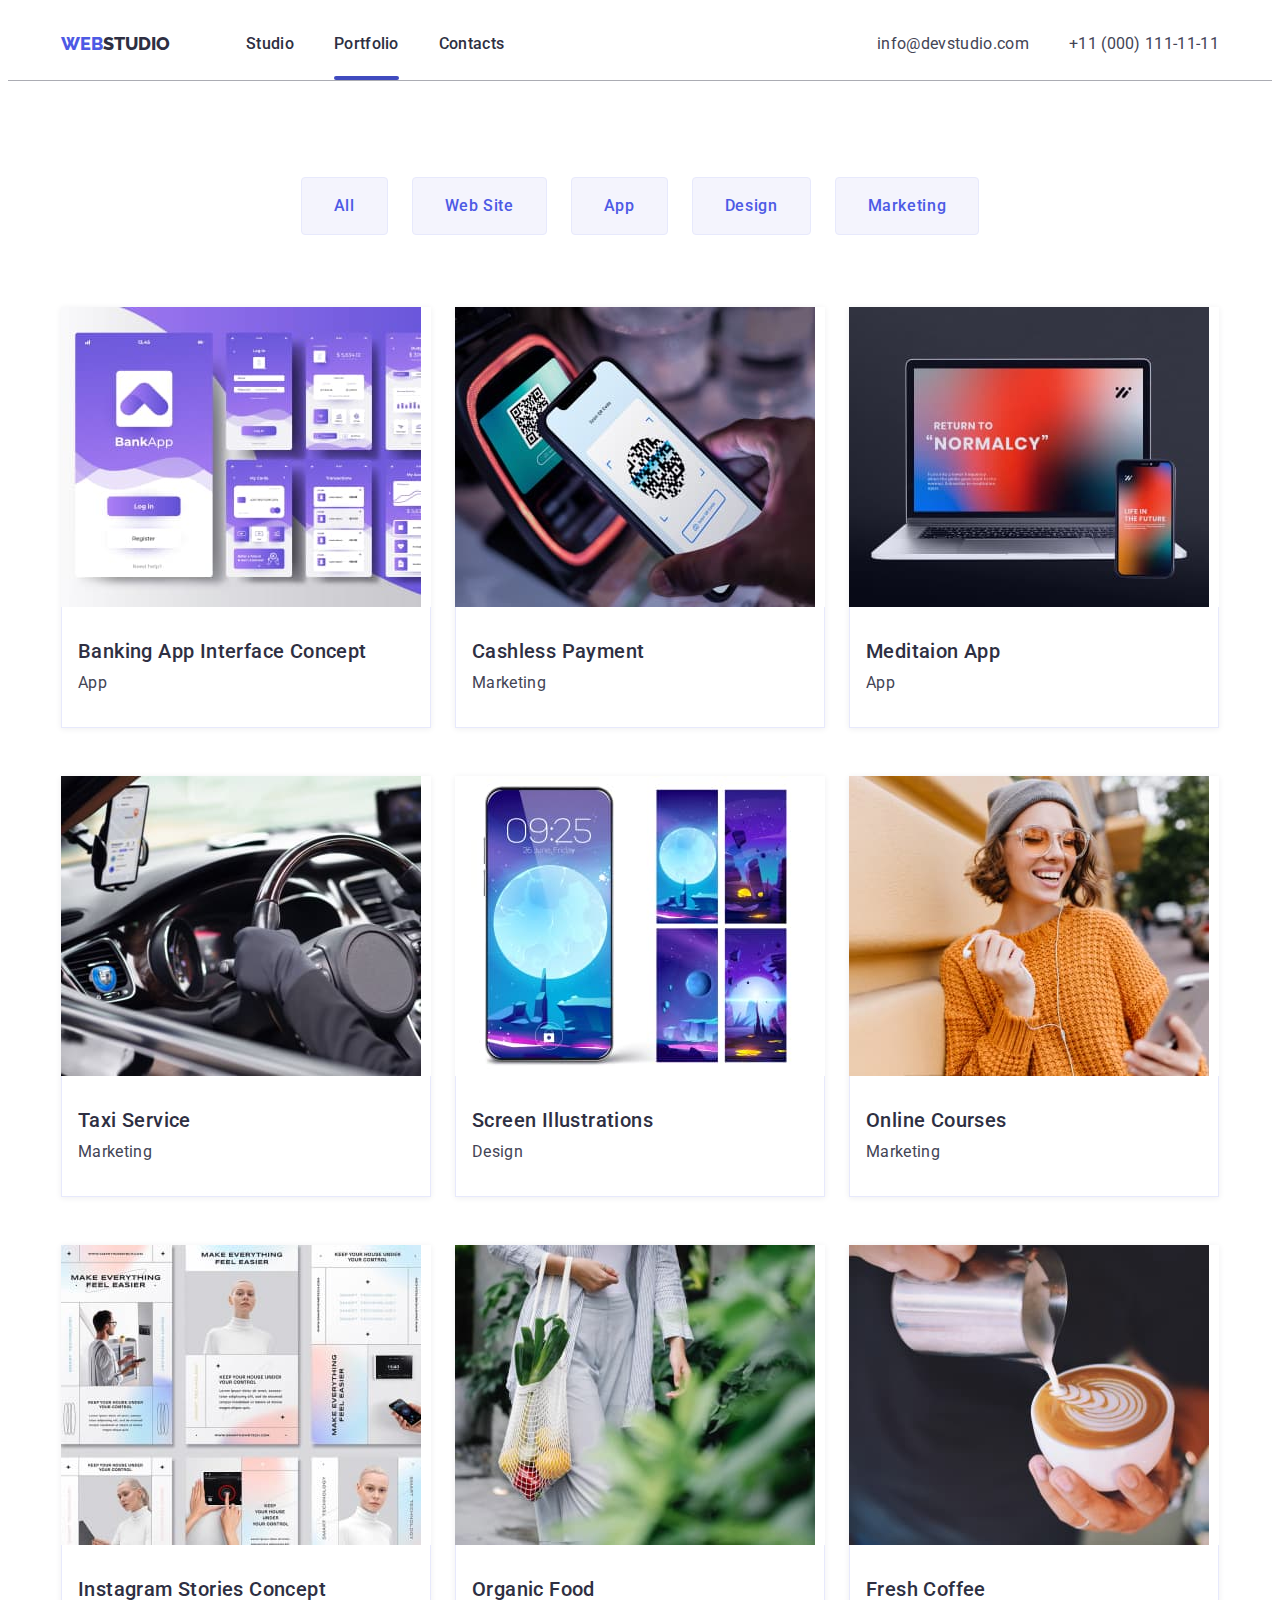
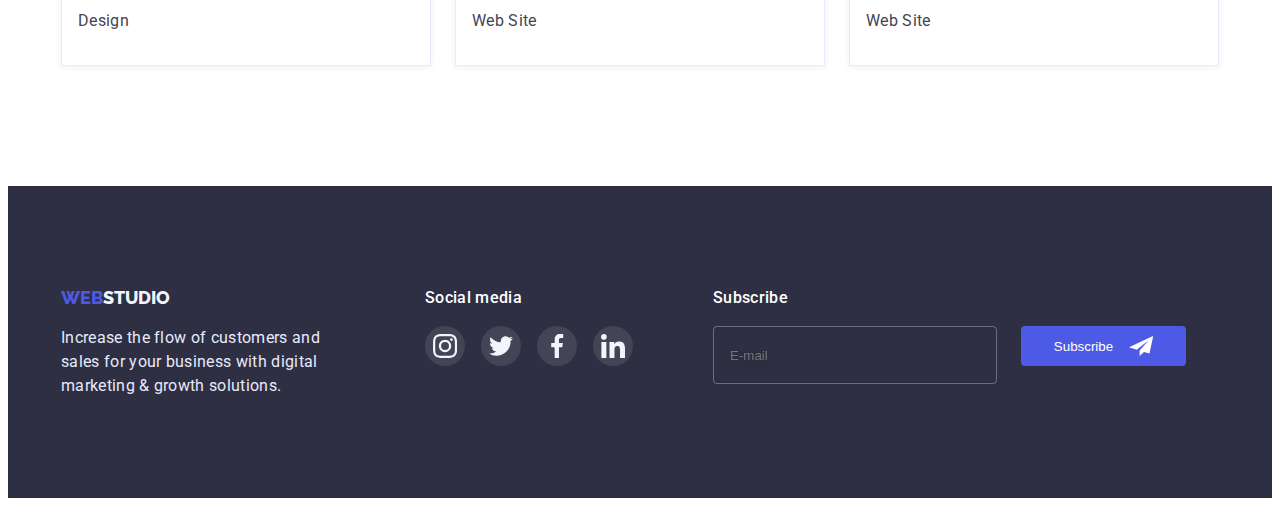
==== portfolio.html @ c20837ec "clone-06" ====
<!DOCTYPE html>
<html lang="en">
<head>
    <meta charset="UTF-8">
    <meta http-equiv="X-UA-Compatible" content="IE=edge">
    <meta name="viewport" content="width=device-width, initial-scale=1.0">
    <title>Portfolio</title>
    <link rel="preconnect" href="https://fonts.googleapis.com">
    <link rel="preconnect" href="https://fonts.gstatic.com" crossorigin>
    <link href="https://fonts.googleapis.com/css2?family=Raleway:wght@800&family=Roboto:wght@400;500;700;900&display=swap" rel="stylesheet">
    <link rel="stylesheet"
        href="https://cdnjs.cloudflare.com/ajax/libs/modern-normalize/1.1.0/modern-normalize.min.css"
        integrity="sha512-wpPYUAdjBVSE4KJnH1VR1HeZfpl1ub8YT/NKx4PuQ5NmX2tKuGu6U/JRp5y+Y8XG2tV+wKQpNHVUX03MfMFn9Q=="
        crossorigin="anonymous"
        referrerpolicy="no-referrer" />
    <link rel="stylesheet" href="./css/style.css">
    <link rel="stylesheet" href="./css/mobile.css">
    <link rel="stylesheet" href="./css/tablet.css">
    <link rel="stylesheet" href="./css/desktop.css">
</head>
<body>
    <!--header-->
    <header class="header header-portfolio">
        <div class="container header-wrap">
            <nav class="navigation">
                <a href="./index.html" class="logo link"><span class="logo-web">Web</span>Studio</a>
                    <ul class="navigation-item">
                        <li class="navigation-items list">
                            <a class="link" href="./index.html" >Studio</a></li>
                        <li class="navigation-items list">
                            <a class="link current" href="./portfolio.html">Portfolio</a></li>
                        <li class="navigation-items list">
                            <a class="link" href="#">Contacts</a></li>
                    </ul>
            </nav>
            <address class="address">
                <ul class="address-item">
                    <li class="address-items list"><a href="mailto:info@devstudio.com" class="link">info@devstudio.com</a></li>
                    <li class="address-items list"><a href="tel:+110001111111" class="link">+11 (000) 111-11-11</a></li>
                </ul>
            </address>
        </div>
    </header>
        <!--meniu filters-->
    <main>
        <section class="meniu-filters project">
            <div class="container">
                <h1 hidden>Portfolio</h1>
                <ul class="meniu-filters-item">
                    <li class="meniu-filters-items list">
                        <button class="meniu-filters-btn" type="button">All</button>
                    </li>
                    <li class="meniu-filters-items list">
                        <button class="meniu-filters-btn" type="button">Web Site</button>
                    </li>
                    <li class="meniu-filters-items list">
                        <button class="meniu-filters-btn" type="button">App</button>
                    </li>
                    <li class="meniu-filters-items list">
                        <button class="meniu-filters-btn" type="button">Design</button>
                    </li>
                    <li class="meniu-filters-items list">
                        <button class="meniu-filters-btn" type="button">Marketing</button>
                    </li>
                </ul>
                <!--Project Cards-->
                <ul class="project-item">
                    <li class="project-items list">
                        <a href="" class="project-links link">
                            <div class="project-cont-overlay">
                                <img src="./images/banking.jpg" alt="banking app" width="360">
                                <p class="overlay">
                                    14 Stylish and User-Friendly App Design Concepts · Task Manager App · Calorie Tracker App · Exotic Fruit Ecommerce App · Cloud Storage App
                                </p>
                            </div>
                            <div class="project-items-content">
                                <h2 class="project-header text">Banking App Interface Concept</h2>
                                <p class="project-paragaph text">App</p>
                            </div>
                        </a>
                    </li>
                    <li class="project-items list"> 
                        <a href="" class="project-links link">
                            <div class="project-cont-overlay">
                                <img src="./images/cashless-payment.jpg" alt="phone paynet" width="360">
                                <p class="overlay">
                                    14 Stylish and User-Friendly App Design Concepts · Task Manager App · Calorie Tracker App · Exotic Fruit Ecommerce App · Cloud Storage App
                                </p>
                            </div>
                            <div class="project-items-content">
                                <h2 class="project-header text">Cashless Payment</h2>
                                <p class="project-paragaph text">Marketing</p>
                            </div>
                        </a>
                    </li>
                    <li class="project-items list">
                        <a href="" class="project-links link">
                            <div class="project-cont-overlay">
                                <img src="./images/meditaion.jpg" alt="macbook phone" width="360">
                                <p class="overlay">
                                    14 Stylish and User-Friendly App Design Concepts · Task Manager App · Calorie Tracker App · Exotic Fruit Ecommerce App · Cloud Storage App
                                </p>
                            </div>
                            <div class="project-items-content">
                                <h2 class="project-header text">Meditaion App</h2>
                                <p class="project-paragaph text">App</p>
                            </div>
                        </a>
                    </li>
                    <li class="project-items list">
                        <a href="" class="project-links link">
                            <div class="project-cont-overlay">
                                <img src="./images/taxi-service.jpg" alt="taxi driver driving" width="360">
                                <p class="overlay">
                                    14 Stylish and User-Friendly App Design Concepts · Task Manager App · Calorie Tracker App · Exotic Fruit Ecommerce App · Cloud Storage App
                                </p>
                            </div>
                            <div class="project-items-content">
                                <h2 class="project-header text">Taxi Service</h2>
                                <p class="project-paragaph text">Marketing</p>
                            </div>
                        </a>
                    </li>
                    <li class="project-items list">
                        <a href="" class="project-links link">
                            <div class="project-cont-overlay">
                                <img src="./images/screen-ilustration.jpg" alt="screen ilustration" width="360">
                                <p class="overlay">
                                    14 Stylish and User-Friendly App Design Concepts · Task Manager App · Calorie Tracker App · Exotic Fruit Ecommerce App · Cloud Storage App
                                </p>
                            </div>
                            <div class="project-items-content">
                                <h2 class="project-header text">Screen Illustrations</h2>
                                <p class="project-paragaph text">Design</p>
                            </div>
                        </a>
                    </li>
                    <li class="project-items list">
                        <a href="" class="project-links link">
                            <div class="project-cont-overlay">
                                <img src="./images/online-courses.jpg" alt="girl in ayellow sweater" width="360">
                                <p class="overlay">
                                    14 Stylish and User-Friendly App Design Concepts · Task Manager App · Calorie Tracker App · Exotic Fruit Ecommerce App · Cloud Storage App
                                </p>
                            </div>
                            <div class="project-items-content">
                                <h2 class="project-header text">Online Courses</h2>
                                <p class="project-paragaph text">Marketing</p>
                            </div>
                        </a>
                    </li>
                    <li class="project-items list">
                        <a href="" class="project-links link">
                            <div class="project-cont-overlay">
                                <img src="./images/insta-store-content.jpg" alt="stories concept" width="360">
                                <p class="overlay">
                                    14 Stylish and User-Friendly App Design Concepts · Task Manager App · Calorie Tracker App · Exotic Fruit Ecommerce App · Cloud Storage App
                                </p>
                            </div>
                            <div class="project-items-content">
                                <h2 class="project-header text">Instagram Stories Concept</h2>
                                <p class="project-paragaph text">Design</p>
                            </div>
                        </a>
                    </li>
                    <li class="project-items list">
                        <a href="" class="project-links link">
                            <div class="project-cont-overlay">
                                <img src="./images/organic-food.jpg" alt="vegetables and fruits" width="360">
                                <p class="overlay">
                                    14 Stylish and User-Friendly App Design Concepts · Task Manager App · Calorie Tracker App · Exotic Fruit Ecommerce App · Cloud Storage App
                                </p>
                            </div>
                            <div class="project-items-content">
                                <h2 class="project-header text">Organic Food</h2>
                                <p class="project-paragaph text">Web Site</p>
                            </div>
                        </a>
                    </li>
                    <li class="project-items list">
                        <a href="" class="project-links link">
                            <div class="project-cont-overlay">
                                <img src="./images/fresh-coffe.jpg" alt="fresh coffe" width="360">
                                <p class="overlay">
                                    14 Stylish and User-Friendly App Design Concepts · Task Manager App · Calorie Tracker App · Exotic Fruit Ecommerce App · Cloud Storage App
                                </p>
                            </div>
                            <div class="project-items-content">
                                <h2 class="project-header text">Fresh Coffee</h2>
                                <p class="project-paragaph text">Web Site</p>
                            </div>
                        </a>
                    </li>
                </ul>
            </div>
        </section>
    </main>
    <!--Basement-->
    <footer class="footers">
        <!--  -->
        <!-- <div class="footers-wrap container">
            <a href="./index.html" class="logo link"><span class="logo-web">Web</span><span class="logo-footer">Studio</span></a>
            <p  class="footers-coperite">Increase the flow of customers and sales for your business with digital marketing & growth solutions.</p>
        </div> -->
        <!-- new -->
        <div class="footers-con-wrap container">
            <div class="footers-wrap">
                <a href="./index.html" class="logo link"><span class="logo-web">Web</span><span class="logo-footer">Studio</span></a>
                <p  class="footers-coperite">Increase the flow of customers and sales for your business with digital marketing & growth solutions.</p>
            </div>
            <div class="social-wrap">
                <h4 class="social-header">Social media</h4>
                <ul class="social-item list">
                    <li class="social-items">
                        <a href="" class="social-links link">
                            <svg class="social-icon-footers" width="24" height="24">
                                <use href="./images/symbol-defs.svg#icon-instagram-1"></use>
                            </svg>
                        </a>
                    </li>
                    <li class="social-items">
                        <a href="" class="social-links link">
                            <svg class="social-icon-footers" width="24px" height="24px">
                                <use href="./images/symbol-defs.svg#icon-twitter-1"></use>
                            </svg>
                        </a>
                    </li>
                    <li class="social-items">
                        <a href="" class="social-links link">
                            <svg class="social-icon-footers" width="24px" height="24px">
                                <use href="./images/symbol-defs.svg#icon-facebook-1"></use>
                            </svg>
                        </a>
                    </li>
                    <li class="social-items">
                        <a href="" class="social-links link">
                            <svg class="social-icon-footers" width="24px" height="24px">
                                <use href="./images/symbol-defs.svg#icon-linkedin-1"></use>
                            </svg>
                        </a>
                    </li>
                </ul>
            </div>
            <form class="footer-form" name="email-footer" autocomplete="on" novalidate>
                <h4 class="social-header footers-form-header">Subscribe</h4>
                <div class="form-inp-and-btn">
                    <input
                        class="footer-input"
                        type="email" 
                        name="email"
                        placeholder="E-mail"
                    />
                    <button type="submit" class="form-btn button">Subscribe
                        <svg class="form-btn-icon" width="24px" height="24px">
                            <use href="./images/symbol-defs.svg#icon-icon-send"></use>
                        </svg>
                    </button>
                </div>
            </form>
        </div>
    </footer>
</body>
</html>
---- css/style.css ----
:root {
    --primary-brand-color: #4D5AE5;
    --overlays-shadow-headi:#2E2F42; /* font,title */
    --accent-text-color: #434455;
    --helper-text-subtle: #8E8F99;
    --primary-white-color: #FFFFFF;
    --hover-focus: #404BBF;
    --card-text-overlay: #F4F4FD;
    --time-hover: 250ms cubic-bezier(0.4, 0, 0.2, 1);
        
}
body {
    font-family: 'Roboto', sans-serif;
    background-color: var(--primary-white-color);
}
/* ----------- reset styles ------------*/
h1,
h2,
h3,
h4,
h5, p {
    margin: 0;
}
ul {
    margin: 0;
    padding-left: 0;
}
img {
    display: block;
    max-width: 100%;
    height: auto;
}
button {
    padding: 16px 32px;
    border: 0px;
    border-radius: 4px;
    cursor: pointer;
}
.list {
    list-style: none;
}
.link {
    text-decoration: none;
}

.container {
    width: 1158px;
    padding-left: 15px;
    padding-right: 15px;
    margin-left: auto;
    margin-right: auto;
    /* outline: 2px solid red; */
}
/* ---------hidden header-------- */
.visualy-hidden {
    position: absolute;
    width: 1px;
    height: 1px;
    margin: -1px;
    border: 0;
    padding: 0;
    white-space: nowrap;
    clip-path: inset(100%);
    clip: rect(0 0 0 0);
    overflow: hidden;
}
/* -----------HEADER-------------- */
.header {
    padding-top: 24px;
    padding-bottom: 24px;
}
.header-wrap {
    display: flex;
    align-items: center;
}
.navigation {
    display: flex;
    align-items: center;
}
.logo {
    font-family: 'Raleway', sans-serif;
    color: var(--overlays-shadow-headi);
    font-weight: 800;
    font-size: 18px;
    line-height: 1.33;
    text-transform: uppercase;
    margin-left: 0px;
}
.logo-web {
    color: var(--primary-brand-color);
}
.current {
    position: relative;
}
.current::after {
    content: '';
    position: absolute;
    left: 0;
    bottom: -27px;
    width: 100%;
    height: 4px;
    border-radius: 2px;
    background-color: var(--hover-focus);

}
.navigation-item {
    display: flex;
    align-items: center;
    gap: 40px;
    margin-left: 76px;
}
.navigation-item 
.link {
    color:  var(--overlays-shadow-headi);
    font-weight: 500;
    font-size: 16px;
    line-height: 1.5;
    letter-spacing: 0.02em;
    transition: color var(--time-hover);
}
.navigation-item .link:hover,
.navigation-item .link:focus {
    color: var(--primary-brand-color);
}
.navigation-item .link:active {
    color: var(--primary-brand-color);
}
.address {
    font-style: normal;
    margin-left: auto;
}
.address-item {
    display: flex;
    align-items: center;
    gap: 40px;
}
.address-items
.link {
    color: var(--accent-text-color);
    font-size: 16px;
    line-height: 1.5;
    letter-spacing: 0.02em;
    transition: color var(--time-hover);
}
.address-items .link:hover,
.address-items .link:focus {
    color: var(--primary-brand-color);
}
/* ---------------------------HERO------------------------ */
.hero {
    background-color: var(--overlays-shadow-headi);
    background-image: linear-gradient(
        rgba(46, 47, 66, 0.7)
        ,rgba(46, 47, 66, 0.7)),
        url(../images/header-image.jpg);
    background-position: center;
    margin-left: auto;
    margin-right: auto;
    
    max-width: 1600px;
    background-size: cover;
    background-repeat: no-repeat;
    padding: 188px 0;
}
.hero-wrap {
    text-align: center;
}
.hero-title {
    color: var(--primary-white-color);
    font-size: 56px;
    line-height: 1.07;
    letter-spacing: 0.02em;

    text-align: center;
    margin-bottom: 48px;
    max-width: 500px;
    margin-left: auto;
    margin-right: auto;
}
.hero-btn {
    font-family: inherit;
    color: var(--primary-white-color);
    background-color: var(--primary-brand-color);
    font-weight: 500;
    font-size: 16px;
    line-height: 1.5;
    letter-spacing: 0.04em;
    padding: 16px 32px;
    min-width: 169px;
    min-height: 56px;
    transition: background-color var(--time-hover);
}
.hero-btn:hover,
.hero-btn:active {
    background-color: var(--hover-focus);
}
/* -------------------------------Section 2--------------------------- */
.qualities {
    padding: 120px 0px 120px 0px;
}
.qualities-wrap {
    display: flex;
    gap: 24px;
}
.qualities-list {
    flex-basis: calc((100% - 72px) / 4);
}
.qualities-list::before {
    background-color: #F4F4FD;
    display: block;
    content: "";
    height: 112px;
    border-radius: 4px;
    margin-bottom: 8px;
    background-size: 64px;
    background-position: center;
    background-repeat: no-repeat;
}
.qualities-list:nth-child(1)::before {
    background-image: url(../images/antenna.svg);
}
.qualities-list:nth-child(2)::before {
    background-image: url(../images/clock.svg);
}
.qualities-list:nth-child(3)::before {
    background-image: url(../images/diagram.svg);
}
.qualities-list:nth-child(4)::before {
    background-image: url(../images/astronaut.svg);
}
.qualities-title {
    color: var(--overlays-shadow-headi);
    font-family: inherit;
    font-weight: 500;
    font-size: 20px;
    line-height: 1.2;
    letter-spacing: 0.02em;
    margin-bottom: 8px;
}
.qualities-description {
    color: var(--accent-text-color);
    font-family: inherit;
    font-size: 16px;
    line-height: 1.5;
    letter-spacing: 0.02em;
}
/* -------------Section 3----------- */
.work-section {
    padding-bottom: 120px;
}
.work-title {
    color: var(--overlays-shadow-headi);
    font-size: 36px;
    line-height: 1.11;
    letter-spacing: 0.02em;
    text-transform: capitalize;
    text-align: center;

    margin-bottom: 72px;
}
.work-item-wrap {
    display: flex;
    flex-wrap: wrap;
    gap: 24px;
}
.work-title-items {
    flex-basis: calc((100% - 48px) / 3);
    /* color: var(--overlays-shadow-headi);
    font-weight: 600;
    font-size: 36px;
    line-height: 1.11; */
}
/* ------------------------Section 4----------------------- */
.team {
    background-color: #F4F4FD;
    padding: 120px 0 120px 0;
}
.team-title {
    text-align: center;
    color: var(--overlays-shadow-headi);
    font-size: 36px;
    line-height: 1.11;
    letter-spacing: 0.02em;
    text-transform: capitalize;
    margin-bottom: 72px;
}
.team-cadrs {
    display: flex;
    flex-wrap: wrap;
    gap: 24px;
}
.cards-content {
    padding: 32px 16px 32px 16px;
}
.team-items {
    flex-basis: calc((100% - 72px) / 4);
    background: #FFFFFF;
    box-shadow: 0px 1px 6px rgba(46, 47, 66, 0.08),
                0px 1px 1px rgba(46, 47, 66, 0.16),
                0px 2px 1px rgba(46, 47, 66, 0.08);
    border-radius: 0px 0px 4px 4px;
}
.team-titles {
    color: var(--overlays-shadow-headi);
    font-weight: 500;
    font-size: 20px;
    line-height: 1.2;
    letter-spacing: 0.02em;
    text-align: center;
    margin-bottom: 8px;
}
.team-description {
    color: var(--accent-text-color);
    font-size: 16px;
    line-height: 1.5;
    letter-spacing: 0.02em;
    text-align: center;
    margin-bottom: 8px;
}
.team-sot-list {
    display: flex;
    justify-content: center;
    gap: 24px;
}
.team-sot-item {
    width: 40px;
    height: 40px;
}
.team-sot-link {
    width: 100%;
    height: 100%;
    background-color: var(--primary-brand-color);

    display: flex;
    align-items: center;
    justify-content: center;
    border-radius: 50%;
    transition: background-color var(--time-hover);
}
/* -----schimb culoare la icon -----*/
.team-soc-icon {
    fill: #FFFFFF;
}
.team-sot-link:is(:hover, :focus) {
    background-color: var(--hover-focus);
}
/* ---------------------------Basement----------------------- */
.footers {
    background-color: var(--overlays-shadow-headi);
    padding-top: 100px;
    padding-bottom: 100px;
}
.footers-coperite {
    font-size: 16px;
    line-height: 1.5;
    color: #E7E9FC;
    letter-spacing: 0.02em;
    margin-top: 16px;
    max-width: 264px;
}
.logo-footer {
    color: #F4F4FD;
}
.footers-con-wrap {
    display: flex;
}
.footers-wrap {
    padding-right: 100px;
}
.social-wrap {
    min-width: 208px;
    padding-right: 80px;
}
.social-header {
    font-weight: 500;
    font-size: 16px;
    line-height: 1.5;
    letter-spacing: 0.02em;
    color: #FFFFFF;
    margin-bottom: 16px;
}
.social-item {
    display: flex;
    gap: 16px;
}
.social-items {
    width: 40px;
    height: 40px;
    flex-basis: calc((100% - 48px) / 4);
}
.social-links {
    width: 100%;
    height: 100%;
    background-color: rgba(255, 255, 255, 0.1);
    display: flex;
    align-items: center;
    justify-content: center;
    border-radius: 50%;
    transition: background-color var(--time-hover);
}
.social-links:is(:hover, :focus) {
    background-color: #31D0AA;
}
.social-icon-footers {
    fill: #F4F4FD;
    align-content: center;  
}
/* .footer-form {
    
} */
/* .footers-form-header {
    
} */
.form-inp-and-btn {
    display: flex;
}
.footer-input {
    width: 264px;
    height: 40px;
    color: rgba(255, 255, 255, 0.6);
    background-color: transparent;
    border: 1px solid rgba(255, 255, 255, 0.3);
    filter: drop-shadow(0px 4px 4px rgba(0, 0, 0, 0.15));
    border-radius: 4px;
    margin-right: 24px;
    padding-left: 16px;
    padding-bottom: 8px;
    padding-top: 8px;
}
.footer-input::backdrop {
    font-size: 12px;
    line-height: 2;
    letter-spacing: 0.04em;
}
.form-btn {
    display: flex;
    justify-content: center;
    align-items: center;
    width: 165px;
    height: 40px;
    color: #FFFFFF;
    padding: 8px 24px;
    gap: 16px;
    background-color: var(--primary-brand-color);
    transition: background-color var(--time-hover);
}
.form-btn:hover,
.form-btn:focus {
    background: var(--hover-focus);
}
.form-btn-icon {
    fill: var(--primary-white-color);
    
}

/* ------------------------meniu filters--------------------- */
/* .meniu-filters {

} */
.header-portfolio {
    border-bottom: 1px solid rgba(46, 47, 66, 0.4);;
}
.meniu-filters-item {
    display: flex;
    justify-content: center;
    margin-bottom: 72px;
}
.meniu-filters-items:not(:last-child) {
    margin-right: 24px;
}
.meniu-filters-btn {
    font-family: inherit;
    color: var(--primary-brand-color);
    background: #F4F4FD;
    font-weight: 500;
    font-size: 16px;
    line-height: 1.5;
    letter-spacing: 0.04em;
    border-radius: 4px;
    border: 1px solid #E7E9FC;
    transition: background-color var(--time-hover), 
                color var(--time-hover), 
                border var(--time-hover), 
                box-shadow var(--time-hover);
}
.meniu-filters-btn:hover,
.meniu-filters-btn:focus {
    color: var(--primary-white-color);
    background: var(--hover-focus);
    border: 1px solid var(--hover-focus);
    box-shadow: 0px 3px 1px rgba(0, 0, 0, 0.1),
                0px 2px 1px rgba(0, 0, 0, 0.08),
                0px 2px 2px rgba(0, 0, 0, 0.12);
}
/* -------------Project Cards----------- */
.project {
    padding: 96px 0 120px;
}
.project-item {
    display: flex;
    flex-wrap: wrap;
    row-gap: 48px;
    column-gap: 24px;
}
.project-items {
    flex-basis: calc((100% - 48px) / 3);
    box-shadow: 0px 1px 6px rgba(46, 47, 66, 0.08);
    transition: box-shadow var(--time-hover);
}
.project-items:is(:hover, :focus) {
    box-shadow: 0px 1px 6px rgba(46, 47, 66, 0.08),
                0px 1px 1px rgba(46, 47, 66, 0.16),
                0px 2px 1px rgba(46, 47, 66, 0.08);
}
.project-cont-overlay {
    position: relative;
    overflow: hidden;
}
.overlay {
    position: absolute;
    left: 0;
    top: 0;
    width: 100%;
    height: 100%;
    padding: 40px 32px;
    line-height: 1.5;
    overflow: auto;
    transform: translate(0, 100%);
    transition: transform var(--time-hover);

    color: var(--card-text-overlay);
    background-color:#4D5AE5;
}
.project-links:is(:hover, :focus) .overlay {
    transform: translate(0, 0);
}
.project-items-content {
    border: 1px solid #E7E9FC;
    border-top: 0;
    padding: 32px 0 32px 16px;
    transition: border var(--time-hover), 
                box-shadow var(--time-hover);
}
.project-items-content:is(:hover, :focus) {
    border: 1px solid #F4F4FD;
    border-top: 0;
    box-shadow: 0px 1px 6px rgba(46, 47, 66, 0.08), 
                0px 1px 1px rgba(46, 47, 66, 0.16), 
                0px 2px 1px rgba(46, 47, 66, 0.08);
}
.project-header {
    color: var(--overlays-shadow-headi);
    font-weight: 500;
    font-size: 20px;
    line-height: 1.2;
    letter-spacing: 0.02em;

    margin-bottom: 8px;
}
.project-paragaph {
    color: var(--accent-text-color);
    font-size: 16px;
    line-height: 1.5;
    letter-spacing: 0.02em;
}
/* ---------------------section customers -------------------*/
.customers {
    padding: 130px 0 120px;
}
.customers-header {
    color: var(--overlays-shadow-headi);
    font-size: 36px;
    line-height: 1.1;
    text-align: center;
    letter-spacing: 0.02em;
    margin-bottom: 72px;
}
.customers-item {
    display: flex;
    gap: 24px;
}
.customers-items {
    width: calc((100% - 120px) / 6);
    height: 88px;
}
.customers-links {
    width: 100%;
    height: 100%;
    border: 1px solid var(--helper-text-subtle);
    border-radius: 4px;
    display: flex;
    align-items: center;
    justify-content: center;
    color: var(--helper-text-subtle);
    transition: border-color var(--time-hover), 
                color var(--time-hover);
}
.customers-icon {
    fill: currentColor;
}
.customers-links:is(:hover, :focus) {
    border-color: var(--hover-focus);
    color: var(--hover-focus);
}
/* .customers-links:is(:hover, :focus) .customers-icon {
    fill: var(--hover-focus);
} */
/* .customers-links:hover,
.customers-icon:focus {
    color: var(--hover-focus);
    border-color: var(--hover-focus);
} */

/* ------------------------backdrop----------------------------------- */

.backdrop {
    position: fixed;
    display: flex;
    top: 0;
    left: 0;
    z-index: 100;
    width: 100%;
    height: 100%;
    background: rgba(46, 47, 66, 0.4);
    transition: opacity var(--time-hover), visibility var(--time-hover);
}
.backdrop.is-hidden {
    opacity: 0;
    visibility: hidden;
    pointer-events: none;
}
.modal {
    position: absolute;
    top: 50%;
    left: 50%;
    transform: scale(1)translate(-50%, -50%);
    padding: 24px;
    padding-top: 72px;
    width: 408px;
    min-height: 576px;
    background: #FCFCFC;
    box-shadow: 0px 1px 1px rgba(0, 0, 0, 0.14), 0px 1px 3px 
                rgba(0, 0, 0, 0.12), 0px 2px 1px 
                rgba(0, 0, 0, 0.2);
    border-radius: 4px;
    
}
.modal-btn-close {
    position: absolute;
    top: 24px;
    right: 24px;
    display: flex;
    justify-content: center;
    align-items: center;
    padding: 0;
    width: 24px;
    height: 24px;
    border-radius: 50%;
    background: #E7E9FC;
    border: 1px solid rgba(0, 0, 0, 0.1);
    transition: background-color var(--time-hover);
}
.close-icon {
    fill: #000000;
    transition: fill var(--time-hover);
}
.modal-btn-close:is(:hover, :focus) {
    background-color: var(--hover-focus);
}
.modal-btn-close:is(:hover, :focus) > .close-icon {
    fill: #FFFFFF;
}
.modal-text {
    font-weight: 500;
    font-size: 16px;
    line-height: 1.5;
    text-align: center;
    letter-spacing: 0.02em;
    color: var(--overlays-shadow-headi);
    margin-bottom: 16px;
}
.modal-form{
    display: flex;
    flex-direction: column;
}
.form-label {
    margin-bottom: 8px;
}
.modal-label-text {
    font-size: 12px;
    line-height: 1.3;
    letter-spacing: 0.04em;
    color: #8E8F99;
    margin-bottom: 4px;
}
.input-container {
    position: relative;
}
.modal-inp-icon {
    position: absolute;
    left: 16px;
    top: 50%;
    transform: translateY(-50%);
    transition: fill var(--time-hover);
}
.modal-input {
    width: 100%;
    height: 40px;
    left: 0px;
    top: 84px;
    border: 1px solid rgba(33, 33, 33, 0.2);
    border-radius: 4px;
    transition: border-color var(--time-hover);
    padding-left: 38px;
}
.modal-input:focus {
    outline: none;
    border-color: var(--primary-brand-color);
}
.modal-input:focus + .modal-inp-icon {
    fill: var(--primary-brand-color);
}
.label-textarea-container {
    margin-bottom: 16px;
}
.modal-user-text {
    resize: none;
    width: 360px;
    height: 120px;
    left: 0px;
    top: 216px;
    border: 1px solid rgba(33, 33, 33, 0.2);
    border-radius: 4px;
    padding: 8px 16px ;
    transition: border-color var(--time-hover);
}
.modal-user-text::placeholder {
    font-weight: 400;
    font-size: 12px;
    line-height: 1.3;
    letter-spacing: 0.04em;
    color: rgba(117, 117, 117, 0.5);
}
.modal-user-text:focus {
    outline: none;
    border-color: var(--primary-brand-color);
}
.modal-check {
    display: flex;
    font-size: 12px;
    line-height: 1.3;
    letter-spacing: 0.04em;
    align-items: center;
    margin-bottom: 24px;
}
.modal-check::before {
    content: '';
    width: 16px;
    height: 16px;
    border: 1.25px solid #2E2F42;
    border-radius: 2px;
    border-color: #2E2F42;
    display: block;
    cursor: pointer;
    margin-right: 8px;
    transition: outline var(--time-hover), border-color var(--time-hover);
}
.inp-check:checked + .modal-check::before {
    background-color: var(--primary-brand-color);
    background-image: url(../images/Vector-3.svg);
    background-repeat: no-repeat;
    background-position: center;
    background-size: 10px;
}
.inp-check:focus + .modal-check::before {
    outline: 1px solid var(--primary-brand-color);
    border-color: var(--primary-brand-color);
}
.check-text {
    font-size: 12px;
    line-height: 1.3;
    letter-spacing: 0.04em;
    color: #757575;
    margin-right: 2px;
}
.check-link {
    font-size: 12px;
    line-height: 1.3;
    letter-spacing: 0.04em;
    text-decoration-line: underline;
    color: #4D5AE5;
}
.btn-position {
    display: flex;
    justify-content: center;
    align-items: flex-end;
}
.modal-btn-submit {
    color: var(--primary-white-color);
    width: 169px;
    height: 56px;
    left: 635px;
    top: 584px;
    background: var(--primary-brand-color);
    box-shadow: 0px 4px 4px rgba(0, 0, 0, 0.15);
    border-radius: 4px;
    transition: background-color var(--time-hover);
}
.modal-btn-submit:hover, 
.modal-btn-submit:active {
    background-color: var(--hover-focus);
}
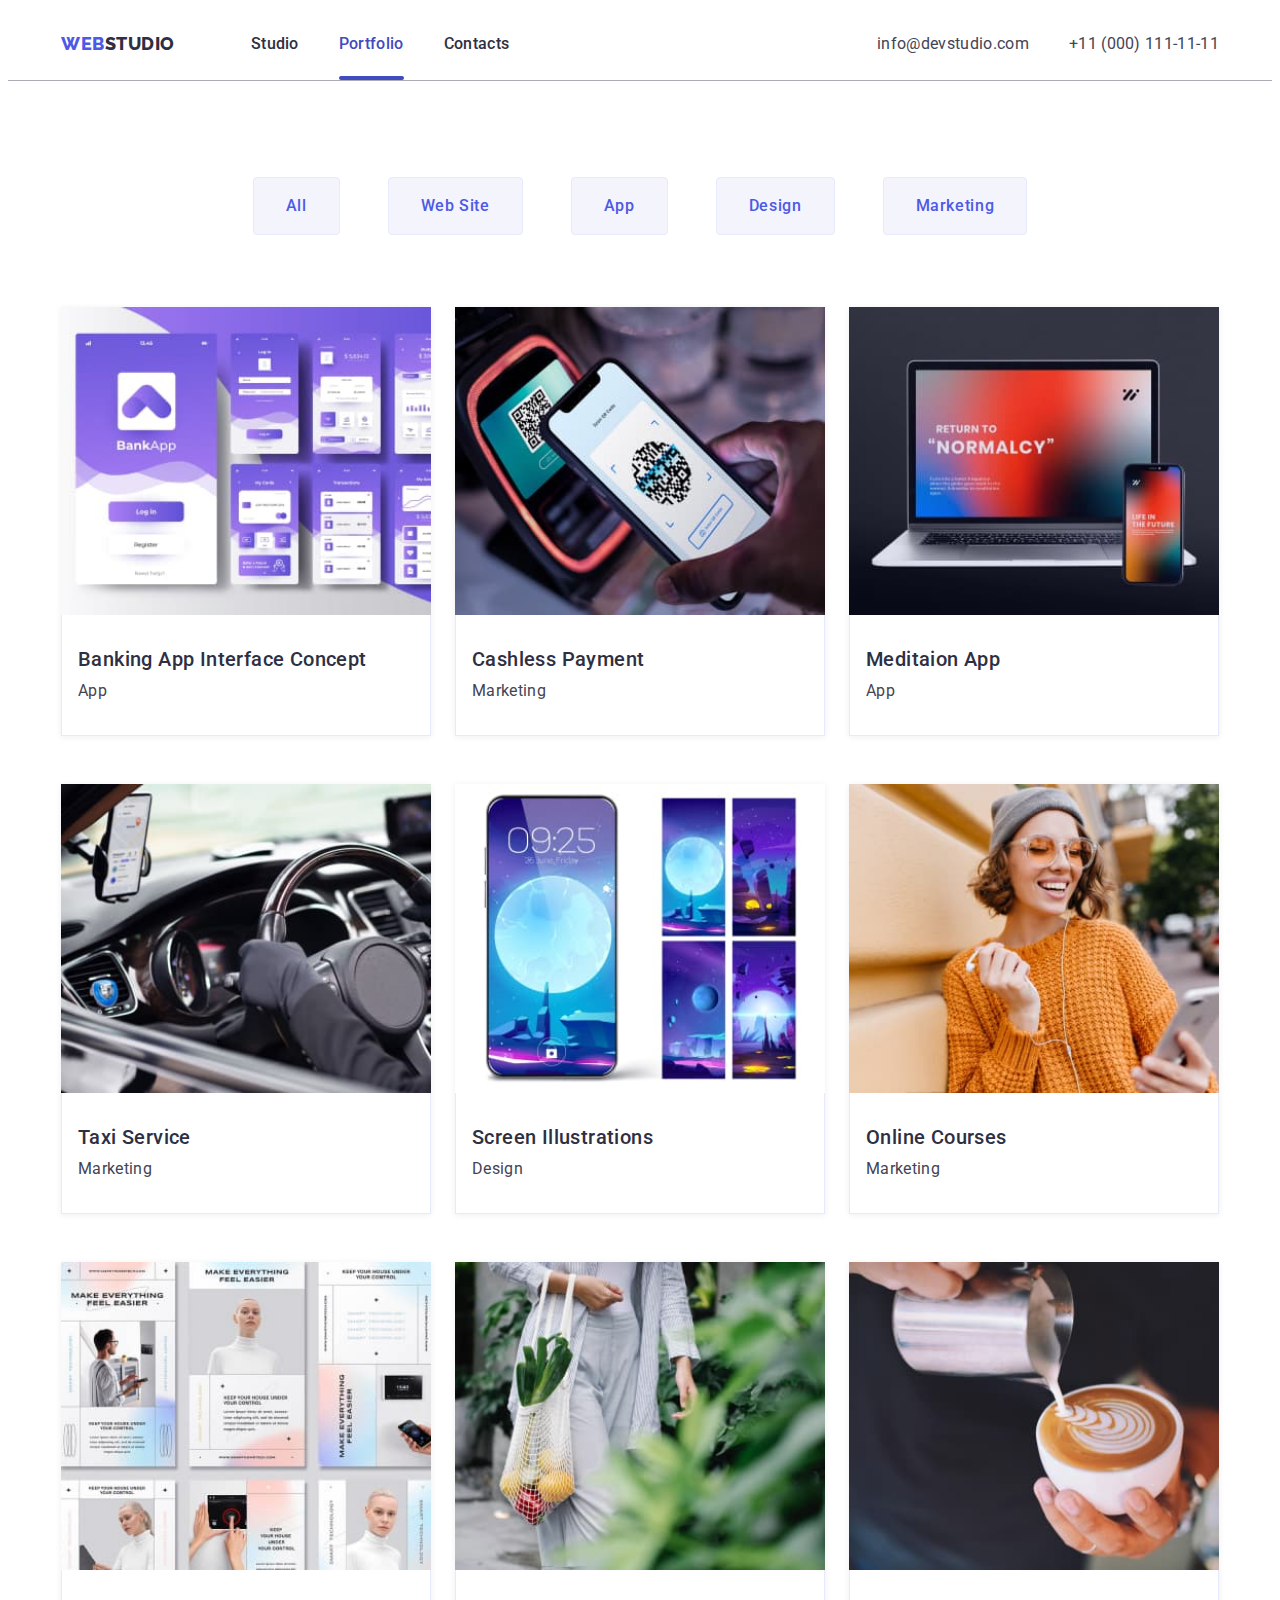
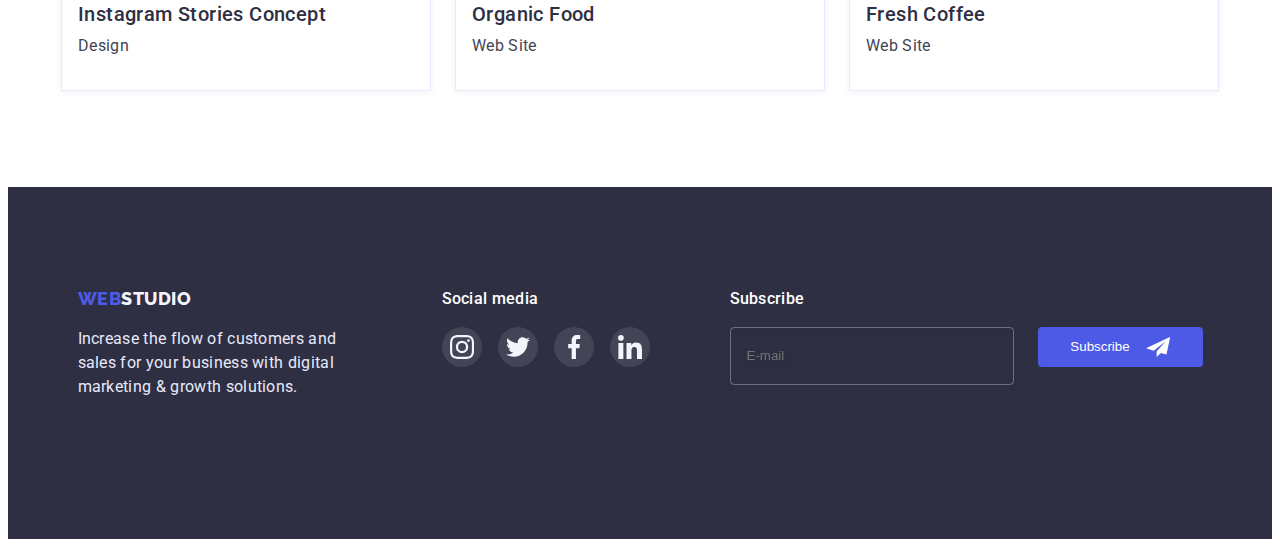
==== commit d563bddf: "portfolio adapted" ====
--- a/portfolio.html
+++ b/portfolio.html
@@ -18,246 +18,313 @@
     <link rel="stylesheet" href="./css/tablet.css">
     <link rel="stylesheet" href="./css/desktop.css">
 </head>
-<body>
-    <!--header-->
-    <header class="header header-portfolio">
-        <div class="container header-wrap">
-            <nav class="navigation">
-                <a href="./index.html" class="logo link"><span class="logo-web">Web</span>Studio</a>
-                    <ul class="navigation-item">
-                        <li class="navigation-items list">
-                            <a class="link" href="./index.html" >Studio</a></li>
-                        <li class="navigation-items list">
-                            <a class="link current" href="./portfolio.html">Portfolio</a></li>
-                        <li class="navigation-items list">
-                            <a class="link" href="#">Contacts</a></li>
+    <body>
+        <header class="header header-portfolio">
+            <div class="container header-wrap">
+                <nav class="navigation">
+                    <a href="./index.html" class="logo link"><span class="logo-web">Web</span>Studio</a>
+                        <ul class="navigation-item">
+                            <li class="navigation-items list">
+                                <a class="link" href="./index.html" >Studio</a></li>
+                            <li class="navigation-items list">
+                                <a class="link current" href="./portfolio.html">Portfolio</a></li>
+                            <li class="navigation-items list">
+                                <a class="link" href="#">Contacts</a></li>
+                        </ul>
+                </nav>
+                <address class="address">
+                    <ul class="address-item">
+                        <li class="address-items list"><a href="mailto:info@devstudio.com" class="link">info@devstudio.com</a></li>
+                        <li class="address-items list"><a href="tel:+110001111111" class="link">+11 (000) 111-11-11</a></li>
                     </ul>
-            </nav>
-            <address class="address">
-                <ul class="address-item">
-                    <li class="address-items list"><a href="mailto:info@devstudio.com" class="link">info@devstudio.com</a></li>
-                    <li class="address-items list"><a href="tel:+110001111111" class="link">+11 (000) 111-11-11</a></li>
-                </ul>
-            </address>
-        </div>
-    </header>
-        <!--meniu filters-->
-    <main>
-        <section class="meniu-filters project">
-            <div class="container">
-                <h1 hidden>Portfolio</h1>
-                <ul class="meniu-filters-item">
-                    <li class="meniu-filters-items list">
-                        <button class="meniu-filters-btn" type="button">All</button>
-                    </li>
-                    <li class="meniu-filters-items list">
-                        <button class="meniu-filters-btn" type="button">Web Site</button>
-                    </li>
-                    <li class="meniu-filters-items list">
-                        <button class="meniu-filters-btn" type="button">App</button>
-                    </li>
-                    <li class="meniu-filters-items list">
-                        <button class="meniu-filters-btn" type="button">Design</button>
-                    </li>
-                    <li class="meniu-filters-items list">
-                        <button class="meniu-filters-btn" type="button">Marketing</button>
-                    </li>
-                </ul>
-                <!--Project Cards-->
-                <ul class="project-item">
-                    <li class="project-items list">
-                        <a href="" class="project-links link">
-                            <div class="project-cont-overlay">
-                                <img src="./images/banking.jpg" alt="banking app" width="360">
-                                <p class="overlay">
-                                    14 Stylish and User-Friendly App Design Concepts · Task Manager App · Calorie Tracker App · Exotic Fruit Ecommerce App · Cloud Storage App
-                                </p>
-                            </div>
-                            <div class="project-items-content">
-                                <h2 class="project-header text">Banking App Interface Concept</h2>
-                                <p class="project-paragaph text">App</p>
-                            </div>
-                        </a>
-                    </li>
-                    <li class="project-items list"> 
-                        <a href="" class="project-links link">
-                            <div class="project-cont-overlay">
-                                <img src="./images/cashless-payment.jpg" alt="phone paynet" width="360">
-                                <p class="overlay">
-                                    14 Stylish and User-Friendly App Design Concepts · Task Manager App · Calorie Tracker App · Exotic Fruit Ecommerce App · Cloud Storage App
-                                </p>
-                            </div>
-                            <div class="project-items-content">
-                                <h2 class="project-header text">Cashless Payment</h2>
-                                <p class="project-paragaph text">Marketing</p>
-                            </div>
-                        </a>
-                    </li>
-                    <li class="project-items list">
-                        <a href="" class="project-links link">
-                            <div class="project-cont-overlay">
-                                <img src="./images/meditaion.jpg" alt="macbook phone" width="360">
-                                <p class="overlay">
-                                    14 Stylish and User-Friendly App Design Concepts · Task Manager App · Calorie Tracker App · Exotic Fruit Ecommerce App · Cloud Storage App
-                                </p>
-                            </div>
-                            <div class="project-items-content">
-                                <h2 class="project-header text">Meditaion App</h2>
-                                <p class="project-paragaph text">App</p>
-                            </div>
-                        </a>
-                    </li>
-                    <li class="project-items list">
-                        <a href="" class="project-links link">
-                            <div class="project-cont-overlay">
-                                <img src="./images/taxi-service.jpg" alt="taxi driver driving" width="360">
-                                <p class="overlay">
-                                    14 Stylish and User-Friendly App Design Concepts · Task Manager App · Calorie Tracker App · Exotic Fruit Ecommerce App · Cloud Storage App
-                                </p>
-                            </div>
-                            <div class="project-items-content">
-                                <h2 class="project-header text">Taxi Service</h2>
-                                <p class="project-paragaph text">Marketing</p>
-                            </div>
-                        </a>
-                    </li>
-                    <li class="project-items list">
-                        <a href="" class="project-links link">
-                            <div class="project-cont-overlay">
-                                <img src="./images/screen-ilustration.jpg" alt="screen ilustration" width="360">
-                                <p class="overlay">
-                                    14 Stylish and User-Friendly App Design Concepts · Task Manager App · Calorie Tracker App · Exotic Fruit Ecommerce App · Cloud Storage App
-                                </p>
-                            </div>
-                            <div class="project-items-content">
-                                <h2 class="project-header text">Screen Illustrations</h2>
-                                <p class="project-paragaph text">Design</p>
-                            </div>
-                        </a>
-                    </li>
-                    <li class="project-items list">
-                        <a href="" class="project-links link">
-                            <div class="project-cont-overlay">
-                                <img src="./images/online-courses.jpg" alt="girl in ayellow sweater" width="360">
-                                <p class="overlay">
-                                    14 Stylish and User-Friendly App Design Concepts · Task Manager App · Calorie Tracker App · Exotic Fruit Ecommerce App · Cloud Storage App
-                                </p>
-                            </div>
-                            <div class="project-items-content">
-                                <h2 class="project-header text">Online Courses</h2>
-                                <p class="project-paragaph text">Marketing</p>
-                            </div>
-                        </a>
-                    </li>
-                    <li class="project-items list">
-                        <a href="" class="project-links link">
-                            <div class="project-cont-overlay">
-                                <img src="./images/insta-store-content.jpg" alt="stories concept" width="360">
-                                <p class="overlay">
-                                    14 Stylish and User-Friendly App Design Concepts · Task Manager App · Calorie Tracker App · Exotic Fruit Ecommerce App · Cloud Storage App
-                                </p>
-                            </div>
-                            <div class="project-items-content">
-                                <h2 class="project-header text">Instagram Stories Concept</h2>
-                                <p class="project-paragaph text">Design</p>
-                            </div>
-                        </a>
-                    </li>
-                    <li class="project-items list">
-                        <a href="" class="project-links link">
-                            <div class="project-cont-overlay">
-                                <img src="./images/organic-food.jpg" alt="vegetables and fruits" width="360">
-                                <p class="overlay">
-                                    14 Stylish and User-Friendly App Design Concepts · Task Manager App · Calorie Tracker App · Exotic Fruit Ecommerce App · Cloud Storage App
-                                </p>
-                            </div>
-                            <div class="project-items-content">
-                                <h2 class="project-header text">Organic Food</h2>
-                                <p class="project-paragaph text">Web Site</p>
-                            </div>
-                        </a>
-                    </li>
-                    <li class="project-items list">
-                        <a href="" class="project-links link">
-                            <div class="project-cont-overlay">
-                                <img src="./images/fresh-coffe.jpg" alt="fresh coffe" width="360">
-                                <p class="overlay">
-                                    14 Stylish and User-Friendly App Design Concepts · Task Manager App · Calorie Tracker App · Exotic Fruit Ecommerce App · Cloud Storage App
-                                </p>
-                            </div>
-                            <div class="project-items-content">
-                                <h2 class="project-header text">Fresh Coffee</h2>
-                                <p class="project-paragaph text">Web Site</p>
-                            </div>
-                        </a>
-                    </li>
-                </ul>
+                </address>
+                <button type="button" class="header-btn-open" data-menu-open >
+                    <svg class="icon-btn-menu" width="32" height="22">
+                        <use href="./images/symbol-defs.svg#icon-header-menu"></use>
+                    </svg>
+                </button>
             </div>
-        </section>
-    </main>
-    <!--Basement-->
-    <footer class="footers">
-        <!--  -->
-        <!-- <div class="footers-wrap container">
-            <a href="./index.html" class="logo link"><span class="logo-web">Web</span><span class="logo-footer">Studio</span></a>
-            <p  class="footers-coperite">Increase the flow of customers and sales for your business with digital marketing & growth solutions.</p>
-        </div> -->
-        <!-- new -->
-        <div class="footers-con-wrap container">
-            <div class="footers-wrap">
+            <!--------------------------- mobule-menu------------------------ -->
+            <div class="mob-menu is-hidden" data-menu>
+                <div class="container">
+                    <div>
+                        <button type="button" class="mob-btn-close" data-menu-close >
+                            <svg class="mob-close-icon" width="8px" height="8px">
+                                <use href="./images/symbol-defs.svg#icon-close-black-18dp-2-1"></use>
+                            </svg>
+                        </button>
+                        <nav>
+                            <ul class="mob-menu-item">
+                                <li class="mob-menu-items list">
+                                    <a class="mob-menu-link link" href="./index.html" >Studio</a></li>
+                                <li class="mob-menu-items list">
+                                    <a class="mob-menu-link link" href="./portfolio.html">Portfolio</a></li>
+                                <li class="mob-menu-items list">
+                                    <a class="mob-menu-link link mob-current" href="./portfolio.html">Contacts</a></li>
+                            </ul>
+                        </nav>
+                    </div>
+                    <div>
+                        <address class="address-mob">
+                            <ul class="address-mob-item">
+                                <li class="tel-mob-items mob-current list"><a href="tel:+110001111111" class="tel-mob-link link">+11 (000) 111-11-11</a></li>
+                                <li class="mail-mob-items list"><a href="mailto:info@devstudio.com" class="mail-mob-link link">info@devstudio.com</a></li>
+                            </ul>
+                        </address>
+                        <div class="mob-social-container">
+                            <ul class="mob-social-item list">
+                                <li class="mob-social-items">
+                                    <a href="" class="mob-social-links link">
+                                        <svg class="mob-social-icon" width="24px" height="24px">
+                                            <use href="./images/symbol-defs.svg#icon-instagram-1"></use>
+                                        </svg>
+                                    </a>
+                                </li>
+                                <li class="mob-social-items">
+                                    <a href="" class="mob-social-links link">
+                                        <svg class="mob-social-icon" width="24px" height="24px">
+                                            <use href="./images/symbol-defs.svg#icon-twitter-1"></use>
+                                        </svg>
+                                    </a>
+                                </li>
+                                <li class="mob-social-items">
+                                    <a href="" class="mob-social-links link">
+                                        <svg class="mob-social-icon" width="24px" height="24px">
+                                            <use href="./images/symbol-defs.svg#icon-facebook-1"></use>
+                                        </svg>
+                                    </a>
+                                </li>
+                                <li class="mob-social-items">
+                                    <a href="" class="mob-social-links link">
+                                        <svg class="mob-social-icon" width="24px" height="24px">
+                                            <use href="./images/symbol-defs.svg#icon-linkedin-1"></use>
+                                        </svg>
+                                    </a>
+                                </li>
+                            </ul>
+                        </div>
+                    </div>
+                </div>
+            </div>
+        </header>
+            <!------------------------------meniu filters---------------------------->
+        <main>
+            <section class="meniu-filters project">
+                <div class="container">
+                    <h1 hidden>Portfolio</h1>
+                    <ul class="meniu-filters-item">
+                        <li class="meniu-filters-items list">
+                            <button class="meniu-filters-btn" type="button">All</button>
+                        </li>
+                        <li class="meniu-filters-items list">
+                            <button class="meniu-filters-btn" type="button">Web Site</button>
+                        </li>
+                        <li class="meniu-filters-items list">
+                            <button class="meniu-filters-btn" type="button">App</button>
+                        </li>
+                        <li class="meniu-filters-items list">
+                            <button class="meniu-filters-btn" type="button">Design</button>
+                        </li>
+                        <li class="meniu-filters-items list">
+                            <button class="meniu-filters-btn" type="button">Marketing</button>
+                        </li>
+                    </ul>
+                    <!------------------------Project Cards--------------------------->
+                    <ul class="project-item">
+                        <li class="project-items list">
+                            <a href="" class="project-links link">
+                                <div class="project-cont-overlay">
+                                    <img src="./images/banking.jpg" alt="banking app" width="360">
+                                    <p class="overlay">
+                                        14 Stylish and User-Friendly App Design Concepts · Task Manager App · Calorie Tracker App · Exotic Fruit Ecommerce App · Cloud Storage App
+                                    </p>
+                                </div>
+                                <div class="project-items-content">
+                                    <h2 class="project-header text">Banking App Interface Concept</h2>
+                                    <p class="project-paragaph text">App</p>
+                                </div>
+                            </a>
+                        </li>
+                        <li class="project-items list"> 
+                            <a href="" class="project-links link">
+                                <div class="project-cont-overlay">
+                                    <img src="./images/cashless-payment.jpg" alt="phone paynet" width="360">
+                                    <p class="overlay">
+                                        14 Stylish and User-Friendly App Design Concepts · Task Manager App · Calorie Tracker App · Exotic Fruit Ecommerce App · Cloud Storage App
+                                    </p>
+                                </div>
+                                <div class="project-items-content">
+                                    <h2 class="project-header text">Cashless Payment</h2>
+                                    <p class="project-paragaph text">Marketing</p>
+                                </div>
+                            </a>
+                        </li>
+                        <li class="project-items list">
+                            <a href="" class="project-links link">
+                                <div class="project-cont-overlay">
+                                    <img src="./images/meditaion.jpg" alt="macbook phone" width="360">
+                                    <p class="overlay">
+                                        14 Stylish and User-Friendly App Design Concepts · Task Manager App · Calorie Tracker App · Exotic Fruit Ecommerce App · Cloud Storage App
+                                    </p>
+                                </div>
+                                <div class="project-items-content">
+                                    <h2 class="project-header text">Meditaion App</h2>
+                                    <p class="project-paragaph text">App</p>
+                                </div>
+                            </a>
+                        </li>
+                        <li class="project-items list">
+                            <a href="" class="project-links link">
+                                <div class="project-cont-overlay">
+                                    <img src="./images/taxi-service.jpg" alt="taxi driver driving" width="360">
+                                    <p class="overlay">
+                                        14 Stylish and User-Friendly App Design Concepts · Task Manager App · Calorie Tracker App · Exotic Fruit Ecommerce App · Cloud Storage App
+                                    </p>
+                                </div>
+                                <div class="project-items-content">
+                                    <h2 class="project-header text">Taxi Service</h2>
+                                    <p class="project-paragaph text">Marketing</p>
+                                </div>
+                            </a>
+                        </li>
+                        <li class="project-items list">
+                            <a href="" class="project-links link">
+                                <div class="project-cont-overlay">
+                                    <img src="./images/screen-ilustration.jpg" alt="screen ilustration" width="360">
+                                    <p class="overlay">
+                                        14 Stylish and User-Friendly App Design Concepts · Task Manager App · Calorie Tracker App · Exotic Fruit Ecommerce App · Cloud Storage App
+                                    </p>
+                                </div>
+                                <div class="project-items-content">
+                                    <h2 class="project-header text">Screen Illustrations</h2>
+                                    <p class="project-paragaph text">Design</p>
+                                </div>
+                            </a>
+                        </li>
+                        <li class="project-items list">
+                            <a href="" class="project-links link">
+                                <div class="project-cont-overlay">
+                                    <img src="./images/online-courses.jpg" alt="girl in ayellow sweater" width="360">
+                                    <p class="overlay">
+                                        14 Stylish and User-Friendly App Design Concepts · Task Manager App · Calorie Tracker App · Exotic Fruit Ecommerce App · Cloud Storage App
+                                    </p>
+                                </div>
+                                <div class="project-items-content">
+                                    <h2 class="project-header text">Online Courses</h2>
+                                    <p class="project-paragaph text">Marketing</p>
+                                </div>
+                            </a>
+                        </li>
+                        <li class="project-items list">
+                            <a href="" class="project-links link">
+                                <div class="project-cont-overlay">
+                                    <img src="./images/insta-store-content.jpg" alt="stories concept" width="360">
+                                    <p class="overlay">
+                                        14 Stylish and User-Friendly App Design Concepts · Task Manager App · Calorie Tracker App · Exotic Fruit Ecommerce App · Cloud Storage App
+                                    </p>
+                                </div>
+                                <div class="project-items-content">
+                                    <h2 class="project-header text">Instagram Stories Concept</h2>
+                                    <p class="project-paragaph text">Design</p>
+                                </div>
+                            </a>
+                        </li>
+                        <li class="project-items list">
+                            <a href="" class="project-links link">
+                                <div class="project-cont-overlay">
+                                    <img src="./images/organic-food.jpg" alt="vegetables and fruits" width="360">
+                                    <p class="overlay">
+                                        14 Stylish and User-Friendly App Design Concepts · Task Manager App · Calorie Tracker App · Exotic Fruit Ecommerce App · Cloud Storage App
+                                    </p>
+                                </div>
+                                <div class="project-items-content">
+                                    <h2 class="project-header text">Organic Food</h2>
+                                    <p class="project-paragaph text">Web Site</p>
+                                </div>
+                            </a>
+                        </li>
+                        <li class="project-items list">
+                            <a href="" class="project-links link">
+                                <div class="project-cont-overlay">
+                                    <img src="./images/fresh-coffe.jpg" alt="fresh coffe" width="360">
+                                    <p class="overlay">
+                                        14 Stylish and User-Friendly App Design Concepts · Task Manager App · Calorie Tracker App · Exotic Fruit Ecommerce App · Cloud Storage App
+                                    </p>
+                                </div>
+                                <div class="project-items-content">
+                                    <h2 class="project-header text">Fresh Coffee</h2>
+                                    <p class="project-paragaph text">Web Site</p>
+                                </div>
+                            </a>
+                        </li>
+                    </ul>
+                </div>
+            </section>
+        </main>
+        <!--Basement-->
+        <footer class="footers">
+            <!--  -->
+            <!-- <div class="footers-wrap container">
                 <a href="./index.html" class="logo link"><span class="logo-web">Web</span><span class="logo-footer">Studio</span></a>
                 <p  class="footers-coperite">Increase the flow of customers and sales for your business with digital marketing & growth solutions.</p>
+            </div> -->
+            <!-- new -->
+            <div class="footers-con-wrap container">
+                <div class="footers-wrap">
+                    <a href="./index.html" class="logo link"><span class="logo-web">Web</span><span class="logo-footer">Studio</span></a>
+                    <p  class="footers-coperite">Increase the flow of customers and sales for your business with digital marketing & growth solutions.</p>
+                </div>
+                <div class="social-wrap">
+                    <h4 class="social-header">Social media</h4>
+                    <ul class="social-item list">
+                        <li class="social-items">
+                            <a href="" class="social-links link">
+                                <svg class="social-icon-footers" width="24" height="24">
+                                    <use href="./images/symbol-defs.svg#icon-instagram-1"></use>
+                                </svg>
+                            </a>
+                        </li>
+                        <li class="social-items">
+                            <a href="" class="social-links link">
+                                <svg class="social-icon-footers" width="24px" height="24px">
+                                    <use href="./images/symbol-defs.svg#icon-twitter-1"></use>
+                                </svg>
+                            </a>
+                        </li>
+                        <li class="social-items">
+                            <a href="" class="social-links link">
+                                <svg class="social-icon-footers" width="24px" height="24px">
+                                    <use href="./images/symbol-defs.svg#icon-facebook-1"></use>
+                                </svg>
+                            </a>
+                        </li>
+                        <li class="social-items">
+                            <a href="" class="social-links link">
+                                <svg class="social-icon-footers" width="24px" height="24px">
+                                    <use href="./images/symbol-defs.svg#icon-linkedin-1"></use>
+                                </svg>
+                            </a>
+                        </li>
+                    </ul>
+                </div>
+                <form class="footer-form" name="email-footer" autocomplete="on" novalidate>
+                    <h4 class="social-header footers-form-header">Subscribe</h4>
+                    <div class="form-inp-and-btn">
+                        <input
+                            class="footer-input"
+                            type="email" 
+                            name="email"
+                            placeholder="E-mail"
+                        />
+                        <button type="submit" class="form-btn button">Subscribe
+                            <svg class="form-btn-icon" width="24px" height="24px">
+                                <use href="./images/symbol-defs.svg#icon-icon-send"></use>
+                            </svg>
+                        </button>
+                    </div>
+                </form>
             </div>
-            <div class="social-wrap">
-                <h4 class="social-header">Social media</h4>
-                <ul class="social-item list">
-                    <li class="social-items">
-                        <a href="" class="social-links link">
-                            <svg class="social-icon-footers" width="24" height="24">
-                                <use href="./images/symbol-defs.svg#icon-instagram-1"></use>
-                            </svg>
-                        </a>
-                    </li>
-                    <li class="social-items">
-                        <a href="" class="social-links link">
-                            <svg class="social-icon-footers" width="24px" height="24px">
-                                <use href="./images/symbol-defs.svg#icon-twitter-1"></use>
-                            </svg>
-                        </a>
-                    </li>
-                    <li class="social-items">
-                        <a href="" class="social-links link">
-                            <svg class="social-icon-footers" width="24px" height="24px">
-                                <use href="./images/symbol-defs.svg#icon-facebook-1"></use>
-                            </svg>
-                        </a>
-                    </li>
-                    <li class="social-items">
-                        <a href="" class="social-links link">
-                            <svg class="social-icon-footers" width="24px" height="24px">
-                                <use href="./images/symbol-defs.svg#icon-linkedin-1"></use>
-                            </svg>
-                        </a>
-                    </li>
-                </ul>
-            </div>
-            <form class="footer-form" name="email-footer" autocomplete="on" novalidate>
-                <h4 class="social-header footers-form-header">Subscribe</h4>
-                <div class="form-inp-and-btn">
-                    <input
-                        class="footer-input"
-                        type="email" 
-                        name="email"
-                        placeholder="E-mail"
-                    />
-                    <button type="submit" class="form-btn button">Subscribe
-                        <svg class="form-btn-icon" width="24px" height="24px">
-                            <use href="./images/symbol-defs.svg#icon-icon-send"></use>
-                        </svg>
-                    </button>
-                </div>
-            </form>
-        </div>
-    </footer>
-</body>
+        </footer>
+        <script src="./js/menu.js"></script>
+    </body>
 </html>--- a/css/style.css
+++ b/css/style.css
@@ -29,6 +29,7 @@
     display: block;
     max-width: 100%;
     height: auto;
+    width: 100%;
 }
 button {
     padding: 16px 32px;
@@ -36,6 +37,9 @@
     border-radius: 4px;
     cursor: pointer;
 }
+.no-scroll {
+    overflow: hidden;
+}
 .list {
     list-style: none;
 }
@@ -44,9 +48,9 @@
 }
 
 .container {
-    width: 1158px;
-    padding-left: 15px;
-    padding-right: 15px;
+    width: 100%;
+    padding-left: 16px;
+    padding-right: 16px;
     margin-left: auto;
     margin-right: auto;
     /* outline: 2px solid red; */
@@ -66,12 +70,11 @@
 }
 /* -----------HEADER-------------- */
 .header {
-    padding-top: 24px;
-    padding-bottom: 24px;
+    padding: 24px 0;
 }
 .header-wrap {
     display: flex;
-    align-items: center;
+    justify-content: space-between;
 }
 .navigation {
     display: flex;
@@ -85,66 +88,127 @@
     line-height: 1.33;
     text-transform: uppercase;
     margin-left: 0px;
+    letter-spacing: 0.03em;
 }
 .logo-web {
     color: var(--primary-brand-color);
 }
-.current {
-    position: relative;
-}
-.current::after {
-    content: '';
+/* ----------------------header - mobile------------------ */
+.mob-menu.is-hidden {
+    opacity: 0;
+    visibility: hidden;
+    pointer-events: none;
+}
+.mob-menu {
+    display: flex;
+    position: fixed;
+    overflow-y: auto;
+    left: 0;
+    top: 0;
+    z-index: 1;
+    width: 100%;
+    height: 100vh;
+    background-color: var(--primary-white-color);
+    padding: 40px;
+    padding-top: 80px;
+}
+.mob-menu > .container {
+    height: 100%;
+    display: flex;
+    flex-direction: column;
+    justify-content: space-between;
+}
+.mob-btn-close {
     position: absolute;
-    left: 0;
-    bottom: -27px;
-    width: 100%;
-    height: 4px;
-    border-radius: 2px;
+    display: flex;
+    justify-content: center;
+    align-items: center;
+    margin-left: auto;
+    padding: 0;
+    width: 24px;
+    height: 24px;
+    top: 30px;
+    right: 30px;
+    border-radius: 50%;
+    background: #E7E9FC;
+    border: 1px solid rgba(0, 0, 0, 0.1);
+    transition: background-color var(--time-hover);
+}
+.mob-close-icon {
+    fill: #000000;
+    transition: fill var(--time-hover);
+}
+.mob-btn-close:focus {
     background-color: var(--hover-focus);
-
-}
-.navigation-item {
-    display: flex;
+}
+.mob-btn-close:focus > .close-icon {
+    fill: #FFFFFF;
+}
+/* .mob-menu-item {
+    
+} */
+.mob-menu-items {
+    margin-bottom: 40px;
+}
+/* .mob-menu-items:not(:last-child) {
+    margin-bottom: 40px;
+} */
+.mob-menu-link {
+    font-weight: 700;
+    font-size: 36px;
+    line-height: 1.1;
+    letter-spacing: 0.02em;
+    color: #2E2F42;
+}
+.mob-current {
+    color: var(--hover-focus);
+}
+.address-mob {
+    font-style: normal;
+}
+.tel-mob-items {
+    margin-bottom: 40px;
+}
+.mail-mob-items {
+    margin-bottom: 48px;
+}
+.tel-mob-link {
+    font-weight: 600;
+    font-size: 22px;
+    line-height: 1.1;
+    text-transform: capitalize;
+    color: var(--primary-brand-color);
+}
+.mail-mob-link {
+    font-weight: 500;
+    font-size: 20px;
+    line-height: 1.2;
+    letter-spacing: 0.02em;
+    color: var(--accent-text-color);
+}
+/* .mob-social-container {
+    
+} */
+.mob-social-item {
+    display: flex;
+    gap: 16px;
+}
+.mob-social-items {
+    width: 40px;
+    height: 40px;
+}
+.mob-social-links {
+    display: flex;
+    width: 100%;
+    height: 100%;
     align-items: center;
-    gap: 40px;
-    margin-left: 76px;
-}
-.navigation-item 
-.link {
-    color:  var(--overlays-shadow-headi);
-    font-weight: 500;
-    font-size: 16px;
-    line-height: 1.5;
-    letter-spacing: 0.02em;
-    transition: color var(--time-hover);
-}
-.navigation-item .link:hover,
-.navigation-item .link:focus {
-    color: var(--primary-brand-color);
-}
-.navigation-item .link:active {
-    color: var(--primary-brand-color);
-}
-.address {
-    font-style: normal;
-    margin-left: auto;
-}
-.address-item {
-    display: flex;
-    align-items: center;
-    gap: 40px;
-}
-.address-items
-.link {
-    color: var(--accent-text-color);
-    font-size: 16px;
-    line-height: 1.5;
-    letter-spacing: 0.02em;
-    transition: color var(--time-hover);
-}
-.address-items .link:hover,
-.address-items .link:focus {
-    color: var(--primary-brand-color);
+    justify-content: center;
+    color: var(--card-text-overlay);
+    background-color: var(--primary-brand-color);
+    border-radius: 50%;
+}
+.mob-social-icon {
+    fill: currentColor;
 }
 /* ---------------------------HERO------------------------ */
 .hero {
@@ -152,28 +216,39 @@
     background-image: linear-gradient(
         rgba(46, 47, 66, 0.7)
         ,rgba(46, 47, 66, 0.7)),
-        url(../images/header-image.jpg);
+        url(../images/Dark-bg-mob.jpg);
     background-position: center;
     margin-left: auto;
     margin-right: auto;
-    
-    max-width: 1600px;
+    max-width: 100%;
     background-size: cover;
     background-repeat: no-repeat;
-    padding: 188px 0;
-}
+    padding: 112px 0;
+}
+@media (min-device-pixel-ratio: 2),
+        (min-resolution: 192dpi),
+        (min-resolution: 2dppx) {
+        .hero {
+            background-image: linear-gradient(
+                rgba(46, 47, 66, 0.7)
+                ,rgba(46, 47, 66, 0.7)),
+                url(../images/Dark-bg-mob-2x-.jpg);
+        }
+    }
 .hero-wrap {
     text-align: center;
+    padding: 0;
+    width: 100%;
 }
 .hero-title {
     color: var(--primary-white-color);
-    font-size: 56px;
-    line-height: 1.07;
-    letter-spacing: 0.02em;
-
-    text-align: center;
-    margin-bottom: 48px;
-    max-width: 500px;
+    font-weight: 700;
+    font-size: 31px;
+    line-height: 1.1;
+    letter-spacing: 0.02em;
+
+    margin-bottom: 72px;
+    max-width: 318px;
     margin-left: auto;
     margin-right: auto;
 }
@@ -196,38 +271,17 @@
 }
 /* -------------------------------Section 2--------------------------- */
 .qualities {
-    padding: 120px 0px 120px 0px;
+    padding: 96px 0px 96px 0px;
 }
 .qualities-wrap {
     display: flex;
-    gap: 24px;
+    width: 100%;
+    gap: 72px;
 }
 .qualities-list {
-    flex-basis: calc((100% - 72px) / 4);
-}
-.qualities-list::before {
-    background-color: #F4F4FD;
-    display: block;
-    content: "";
-    height: 112px;
-    border-radius: 4px;
-    margin-bottom: 8px;
-    background-size: 64px;
-    background-position: center;
-    background-repeat: no-repeat;
-}
-.qualities-list:nth-child(1)::before {
-    background-image: url(../images/antenna.svg);
-}
-.qualities-list:nth-child(2)::before {
-    background-image: url(../images/clock.svg);
-}
-.qualities-list:nth-child(3)::before {
-    background-image: url(../images/diagram.svg);
-}
-.qualities-list:nth-child(4)::before {
-    background-image: url(../images/astronaut.svg);
-}
+    width: 100%;
+}
+
 .qualities-title {
     color: var(--overlays-shadow-headi);
     font-family: inherit;
@@ -270,10 +324,10 @@
     font-size: 36px;
     line-height: 1.11; */
 }
-/* ------------------------Section 4----------------------- */
+/* ------------------------Section 4-------team---------------- */
 .team {
     background-color: #F4F4FD;
-    padding: 120px 0 120px 0;
+    padding: 96px 0 96px;
 }
 .team-title {
     text-align: center;
@@ -287,13 +341,13 @@
 .team-cadrs {
     display: flex;
     flex-wrap: wrap;
-    gap: 24px;
+    /* justify-content: center;------- */
+    gap: 72px;
 }
 .cards-content {
     padding: 32px 16px 32px 16px;
 }
 .team-items {
-    flex-basis: calc((100% - 72px) / 4);
     background: #FFFFFF;
     box-shadow: 0px 1px 6px rgba(46, 47, 66, 0.08),
                 0px 1px 1px rgba(46, 47, 66, 0.16),
@@ -347,8 +401,8 @@
 /* ---------------------------Basement----------------------- */
 .footers {
     background-color: var(--overlays-shadow-headi);
-    padding-top: 100px;
-    padding-bottom: 100px;
+    padding-top: 96px;
+    padding-bottom: 96px;
 }
 .footers-coperite {
     font-size: 16px;
@@ -363,13 +417,12 @@
 }
 .footers-con-wrap {
     display: flex;
-}
-.footers-wrap {
-    padding-right: 100px;
+    flex-wrap: wrap;
+    justify-content: center;
 }
 .social-wrap {
     min-width: 208px;
-    padding-right: 80px;
+    margin-bottom: 72px;
 }
 .social-header {
     font-weight: 500;
@@ -415,23 +468,22 @@
     display: flex;
 }
 .footer-input {
-    width: 264px;
+    width: 100%;
     height: 40px;
     color: rgba(255, 255, 255, 0.6);
     background-color: transparent;
     border: 1px solid rgba(255, 255, 255, 0.3);
     filter: drop-shadow(0px 4px 4px rgba(0, 0, 0, 0.15));
     border-radius: 4px;
-    margin-right: 24px;
-    padding-left: 16px;
-    padding-bottom: 8px;
-    padding-top: 8px;
+    margin-bottom: 16px;
 }
 .footer-input::backdrop {
     font-size: 12px;
     line-height: 2;
     letter-spacing: 0.04em;
-}
+    padding: 8px 16px;
+}
+
 .form-btn {
     display: flex;
     justify-content: center;
@@ -457,17 +509,21 @@
 /* .meniu-filters {
 
 } */
+.project {
+    padding: 48px 0 48px;
+}
 .header-portfolio {
     border-bottom: 1px solid rgba(46, 47, 66, 0.4);;
 }
 .meniu-filters-item {
     display: flex;
-    justify-content: center;
-    margin-bottom: 72px;
-}
-.meniu-filters-items:not(:last-child) {
+    flex-wrap: wrap;
+    row-gap: 16px;
+    column-gap: 24px;
+}
+/* .meniu-filters-items:not(:last-child) {
     margin-right: 24px;
-}
+} */
 .meniu-filters-btn {
     font-family: inherit;
     color: var(--primary-brand-color);
@@ -492,18 +548,15 @@
                 0px 2px 1px rgba(0, 0, 0, 0.08),
                 0px 2px 2px rgba(0, 0, 0, 0.12);
 }
-/* -------------Project Cards----------- */
-.project {
-    padding: 96px 0 120px;
-}
+/* ------------------------Project Cards------------------- */
+
 .project-item {
     display: flex;
     flex-wrap: wrap;
-    row-gap: 48px;
-    column-gap: 24px;
+    justify-content: center;
+    gap: 48px;
 }
 .project-items {
-    flex-basis: calc((100% - 48px) / 3);
     box-shadow: 0px 1px 6px rgba(46, 47, 66, 0.08);
     transition: box-shadow var(--time-hover);
 }
@@ -565,7 +618,7 @@
 }
 /* ---------------------section customers -------------------*/
 .customers {
-    padding: 130px 0 120px;
+    padding: 96px 0 96px;
 }
 .customers-header {
     color: var(--overlays-shadow-headi);
@@ -577,10 +630,12 @@
 }
 .customers-item {
     display: flex;
-    gap: 24px;
+    flex-wrap: wrap;
+    row-gap: 72px;
+    column-gap: 16px;
 }
 .customers-items {
-    width: calc((100% - 120px) / 6);
+    width: calc((100% - 16px) / 2);
     height: 88px;
 }
 .customers-links {
@@ -617,12 +672,11 @@
     position: fixed;
     display: flex;
     top: 0;
-    left: 0;
-    z-index: 100;
     width: 100%;
     height: 100%;
     background: rgba(46, 47, 66, 0.4);
     transition: opacity var(--time-hover), visibility var(--time-hover);
+    overflow: scroll;
 }
 .backdrop.is-hidden {
     opacity: 0;
@@ -631,19 +685,19 @@
 }
 .modal {
     position: absolute;
-    top: 50%;
+    top: 20px;
     left: 50%;
-    transform: scale(1)translate(-50%, -50%);
-    padding: 24px;
+    transform: scale(1)translate(-50%) scale(1);
+    padding: 16px;
     padding-top: 72px;
-    width: 408px;
-    min-height: 576px;
+    opacity: 1;
+    width: 90%;
+    min-height: 584px;
     background: #FCFCFC;
     box-shadow: 0px 1px 1px rgba(0, 0, 0, 0.14), 0px 1px 3px 
                 rgba(0, 0, 0, 0.12), 0px 2px 1px 
                 rgba(0, 0, 0, 0.2);
     border-radius: 4px;
-    
 }
 .modal-btn-close {
     position: absolute;
@@ -679,11 +733,12 @@
     color: var(--overlays-shadow-headi);
     margin-bottom: 16px;
 }
-.modal-form{
+.modal-form {
     display: flex;
     flex-direction: column;
 }
 .form-label {
+    display: block;
     margin-bottom: 8px;
 }
 .modal-label-text {
@@ -724,11 +779,10 @@
     margin-bottom: 16px;
 }
 .modal-user-text {
+    display: block;
     resize: none;
-    width: 360px;
+    width: 100%;
     height: 120px;
-    left: 0px;
-    top: 216px;
     border: 1px solid rgba(33, 33, 33, 0.2);
     border-radius: 4px;
     padding: 8px 16px ;
--- a/css/mobile.css
+++ b/css/mobile.css
@@ -0,0 +1,118 @@
+@media screen and (max-width: 767px) {
+    .container {
+        max-width: 428px;
+    }
+    /*-------------------------- Header ---------------------- */
+    .navigation-item {
+        display: none;
+    }
+    .address {
+        display: none;
+    }
+    .header-btn-open {
+        padding: 0;
+        border-radius: 0;
+        width: 32px;
+        height: 22px;
+        background-color: transparent;
+    }
+    .icon-btn-menu {
+        stroke: #2E2F42;
+    }
+    /* ---------------------------HERO------------------------ */
+    @media screen and (min-width: 428px){ 
+        .hero {
+            background-image:
+                linear-gradient(
+                rgba(46, 47, 66, 0.7)
+                ,rgba(46, 47, 66, 0.7)),
+                url(../images/Dark-bg-tab.jpg);
+        }
+        @media (min-device-pixel-ratio: 2),
+        (min-resolution: 192dpi),
+        (min-resolution: 2dppx) {
+        .hero {
+            background-image: linear-gradient(
+                rgba(46, 47, 66, 0.7)
+                ,rgba(46, 47, 66, 0.7)),
+                url(../images/Dark-bg-tab-2x-.jpg);
+            }
+        }
+    }
+    
+
+    /* -------------------------------Section 2--------------------------- */
+    .qualities-wrap {
+        display: block;  
+    }
+    .qualities-list:not(:last-child) {
+        margin-bottom: 72px;
+    }
+    .qualities-title {
+        font-size: 36px;
+        line-height: 1.1;
+        text-align: center;
+        letter-spacing: 0.02em;
+    }
+    /* .qualities-description {
+        
+    } */
+    /* ---------------------- section 3 Worck ----------------------*/
+    .container-mob {
+        max-width: 297px;
+        margin-left: auto;
+        margin-right: auto;
+    }
+    .work-section {
+        display: none;
+    }
+    /* -------------<!--Section 4--> Cards----------- */
+
+    .cards-content {
+        padding: 32px 14.1px 32px 14.1px;
+    }
+     /* ----------------section customers-------------------------- */
+     .customers {
+        padding: 96px 0 96px;
+    }
+    /* ---------------------------Basement----------------------- */
+    .logo {
+        display: flex;
+        justify-content: center;
+    }
+    .footers-wrap {
+        margin-bottom: 72px;
+    }
+    .social-header {
+        text-align: center;
+    }
+    .footer-form {
+         width: 100%;
+    }
+    .form-inp-and-btn {
+        flex-wrap: wrap;
+        justify-content: center;
+    }
+    /* ------------------------backdrop----------------------------------- */
+    @media screen and (min-width: 480px) {
+        .modal {
+            width: 320px;
+        }
+    }
+    /* ------------------------meniu filters-------------------------- */
+    .meniu-filters-item {
+        margin-bottom: 48px;
+    }
+    
+
+    /* ------------------------Project Cards-------------------------- */
+    @media screen and (min-width: 480px) {
+        .project-items {
+            max-width: 320px;
+            }
+        }
+
+
+
+
+}
--- a/css/tablet.css
+++ b/css/tablet.css
@@ -0,0 +1,182 @@
+@media screen and (min-width: 768px) and (max-width: 1199px) {
+    .container {
+        max-width: 768px;
+    }
+    /*-------------------------- Header ---------------------- */
+    .header-btn-open {
+        display: none;
+    }
+    .mob-menu {
+        display: none;
+    }
+    .header {
+        padding: 0;
+    }
+    .navigation > .logo {
+        padding-top: 24px;
+        padding-bottom: 24px;
+        margin-right: 120px;
+    }
+    .current {
+        position: relative;
+    }
+    .current::after {
+        content: '';
+        position: absolute;
+        left: 0;
+        bottom: -27px;
+        width: 100%;
+        height: 4px;
+        border-radius: 2px;
+        background-color: #404BBF;
+    }
+    .navigation-item {
+        display: flex;
+        align-items: center;
+        gap: 40px;
+        margin-right: 118px;
+    }
+    .navigation-item 
+    .link {
+        color:  var(--overlays-shadow-headi);
+        font-weight: 500;
+        font-size: 16px;
+        line-height: 1.5;
+        letter-spacing: 0.02em;
+    }
+    
+    .address {
+        margin-left: auto;
+    }
+    .address-item {
+        display: flex;
+        flex-wrap: wrap;
+        padding-top: 24px;
+    }
+    .address-items
+    .link {
+        font-weight: 400;
+        font-size: 12px;
+        line-height: 1.3;
+        letter-spacing: 0.04em;
+        color: #434455;
+    }
+    .link.current {
+        color: #404BBF;
+    }
+
+    /* ---------------------------HERO------------------------ */
+    .hero {
+        background-image:linear-gradient(
+            rgba(46, 47, 66, 0.7)
+            ,rgba(46, 47, 66, 0.7)),
+            url(../images/header-image.jpg);
+        padding: 111px 137px 108px 137px;
+    }
+    @media (min-device-pixel-ratio: 2),
+        (min-resolution: 192dpi),
+        (min-resolution: 2dppx) {
+        .hero {
+            background-image: linear-gradient(
+                rgba(46, 47, 66, 0.7)
+                ,rgba(46, 47, 66, 0.7)),
+                url(../images/Dark-bg-desk-2x.jpg);
+            }
+        }
+    .hero-title {
+        font-size: 55px;
+        line-height: 1.1;
+        margin-bottom: 40px;
+        text-align: center;
+        max-width: 494px;
+    }
+
+
+    /* -------------------------------Section 2--------------------------- */
+    .qualities-wrap {
+        display: flex;
+        flex-wrap: wrap;
+        row-gap: 72px;
+        column-gap: 24px;   
+    }
+    .qualities-list {
+        max-width: 356px;
+        flex-basis: calc((100% - 24px) / 2);
+    }
+    .qualities-title {
+        font-weight: 700;
+        font-size: 36px;
+        line-height: 1.1;
+        letter-spacing: 0.02em;
+    }
+    .qualities-description {
+        font-weight: 500;
+    }
+    /* ---------------------- section 3 Worck ----------------------*/
+    .work-section {
+        display: none;
+    }
+    /* -------------<!--Section 4--> Cards----------- */
+    .team-cadrs {
+        row-gap: 64px;
+        column-gap: 24px;
+    }
+    .team-items {
+        flex-basis: calc((100% - 24px) / 2);
+    }
+     /* ----------------section customers-------------------------- */
+     .tablet-container {
+        padding-left: 108px;
+        padding-right: 108px;
+        max-width: 768px;
+     }
+     .customers {
+        padding: 96px 0 96px;
+    }
+    .customers-item {
+        column-gap: 24px;
+    }
+    .customers-items {
+        width: calc((100% - 48px) / 3);
+    }
+    /* ---------------------------Basement----------------------- */
+    .footers-con-wrap {
+        justify-content: start;
+    }
+    .footers-wrap {
+        padding: 0;
+        padding-right: 24px;
+        padding-bottom: 72px;
+    }
+    .footer-input {
+        width: 264px;
+        margin-right: 24px;
+        margin-bottom: 0;
+    }
+    .form-btn {
+        font-weight: 500;
+        font-size: 16px;
+        line-height: 1.5;
+    }
+    /* ------------------------backdrop----------------------------------- */
+    .modal {
+        width: 408px;
+        height: 584px;
+    }
+    /* ------------------------meniu filters--------------------- */
+    .meniu-filters-item {
+        justify-content: center;
+    }
+    .meniu-filters-item {
+        margin-bottom: 48px;
+    }
+    /* ------------------------Project Cards-------------------------- */
+    .project-item {
+        justify-content: start;
+        row-gap: 72px;
+        column-gap: 24px;
+    }
+    .project-items {
+        flex-basis: calc((100% - 24px) / 2);
+    }
+}
--- a/css/desktop.css
+++ b/css/desktop.css
@@ -0,0 +1,230 @@
+@media screen and (min-width: 1200px) {
+    .container {
+        max-width: 1158px;
+        padding-left: 15px;
+        padding-right: 15px;
+        margin-left: auto;
+        margin-right: auto;
+    }
+    /*-------------------------- Header ---------------------- */
+    .header-btn-open {
+        display: none;
+    }
+    .mob-menu {
+        display: none;
+    }
+    .header {
+        padding-top: 24px;
+        padding-bottom: 24px;
+    }
+    .current {
+        position: relative;
+    }
+    .current::after {
+        content: '';
+        position: absolute;
+        left: 0;
+        bottom: -27px;
+        width: 100%;
+        height: 4px;
+        border-radius: 2px;
+        background-color: var(--hover-focus);
+    }
+    .navigation-item {
+        display: flex;
+        align-items: center;
+        gap: 40px;
+        margin-left: 76px;
+    }
+    .navigation-item 
+    .link {
+        color:  var(--overlays-shadow-headi);
+        font-weight: 500;
+        font-size: 16px;
+        line-height: 1.5;
+        letter-spacing: 0.02em;
+        transition: color var(--time-hover);
+    }
+    .navigation-item .link:hover,
+    .navigation-item .link:focus {
+        color: var(--primary-brand-color);
+    }
+    .navigation-item .link:active {
+        color: var(--primary-brand-color);
+    }
+    .address {
+        margin-left: auto;
+    }
+    .address-item {
+        display: flex;
+        gap: 40px;
+    }
+    .address-items
+    .link {
+        font-style: normal;
+        font-weight: 400;
+        font-size: 16px;
+        line-height: 1.5;
+        letter-spacing: 0.02em;
+        color: #434455;
+        transition: color var(--time-hover);
+    }
+    .address-items .link:hover,
+    .address-items .link:focus {
+        color: var(--primary-brand-color);
+    }
+    .link.current {
+        color: #404BBF;
+    }
+
+    /* ---------------------------HERO------------------------ */
+    .hero {
+        max-width: 1440px;
+        background-image: linear-gradient(
+        rgba(46, 47, 66, 0.7)
+        ,rgba(46, 47, 66, 0.7)),
+        url(../images/header-image.jpg);
+        padding: 188px 0;
+    }
+    @media (min-device-pixel-ratio: 2),
+        (min-resolution: 192dpi),
+        (min-resolution: 2dppx) {
+        .hero {
+            background-image: linear-gradient(
+                rgba(46, 47, 66, 0.7)
+                ,rgba(46, 47, 66, 0.7)),
+                url(../images/Dark-bg-desk-2x.jpg);
+            }
+        }
+    .hero-title {
+        font-size: 56px;
+        line-height: 1.07;
+        letter-spacing: 0.02em;
+        margin-bottom: 48px;
+        max-width: 500px;
+    }
+
+
+
+
+
+    /* -------------------------------Section 2--------------------------- */
+    .qualities {
+        padding: 120px 0px 120px 0px;
+    }
+    .qualities-wrap {
+        gap: 24px;
+    }
+    .qualities-list {
+        flex-basis: calc((100% - 72px) / 4);
+    }
+    .qualities-list::before {
+        background-color: #F4F4FD;
+        display: block;
+        content: "";
+        height: 112px;
+        border-radius: 4px;
+        margin-bottom: 8px;
+        background-size: 64px;
+        background-position: center;
+        background-repeat: no-repeat;
+    }
+    .qualities-list:nth-child(1)::before {
+        background-image: url(../images/antenna.svg);
+    }
+    .qualities-list:nth-child(2)::before {
+        background-image: url(../images/clock.svg);
+    }
+    .qualities-list:nth-child(3)::before {
+        background-image: url(../images/diagram.svg);
+    }
+    .qualities-list:nth-child(4)::before {
+        background-image: url(../images/astronaut.svg);
+    }
+    .qualities-title {
+        text-align: start;
+    }
+    .qualities-description {
+        font-family: inherit;
+    }
+    /* -------------<!--Section 4--> Cards----------- */
+    .project {
+        padding: 120px 0 120px;
+    }
+    .project-item {
+        row-gap: 48px;
+        column-gap: 24px;
+    }
+    .team-cadrs {
+        gap: 24px;
+    }
+    .team-items {
+        flex-basis: calc((100% - 72px) / 4);
+    }
+     /* ----------------section customers-------------------------- */
+    .customers {
+        padding: 130px 0 120px;
+    }
+    .customers-item {
+        gap: 24px;
+    }
+    .customers-items {
+        width: calc((100% - 120px) / 6);
+        height: 88px;
+    }
+    /* ---------------------------Basement----------------------- */
+    .footers {
+        padding-top: 100px;
+        padding-bottom: 100px;
+    }
+    .footers-wrap {
+        padding: 0;
+        padding-right: 100px;
+    }
+    .footers-con-wrap {
+        flex-wrap: nowrap;
+    }
+    .social-wrap {
+        min-width: 208px;
+        padding-right: 80px;
+    }
+    .footer-input {
+        width: 264px;
+        margin-right: 24px;
+        padding-left: 16px;
+        padding-bottom: 8px;
+        padding-top: 8px;
+        margin-bottom: 0;
+    }
+    /* ------------------------backdrop----------------------------------- */
+    .modal {
+        width: 408px;
+        height: 584px;
+    }
+    /* ------------------------meniu filters--------------------- */
+    .project {
+        padding: 96px 0 96px;
+    }
+    .meniu-filters-item {
+        display: flex;
+        justify-content: center;
+        margin-bottom: 72px;
+    }
+    .meniu-filters-items:not(:last-child) {
+        margin-right: 24px;
+    }
+    /* ------------------------Project Cards-------------------------- */
+    .project-item {
+        display: flex;
+        flex-wrap: wrap;
+        row-gap: 48px;
+        column-gap: 24px;
+    }
+    .project-items {
+        flex-basis: calc((100% - 48px) / 3);
+    }
+    
+
+
+
+}
